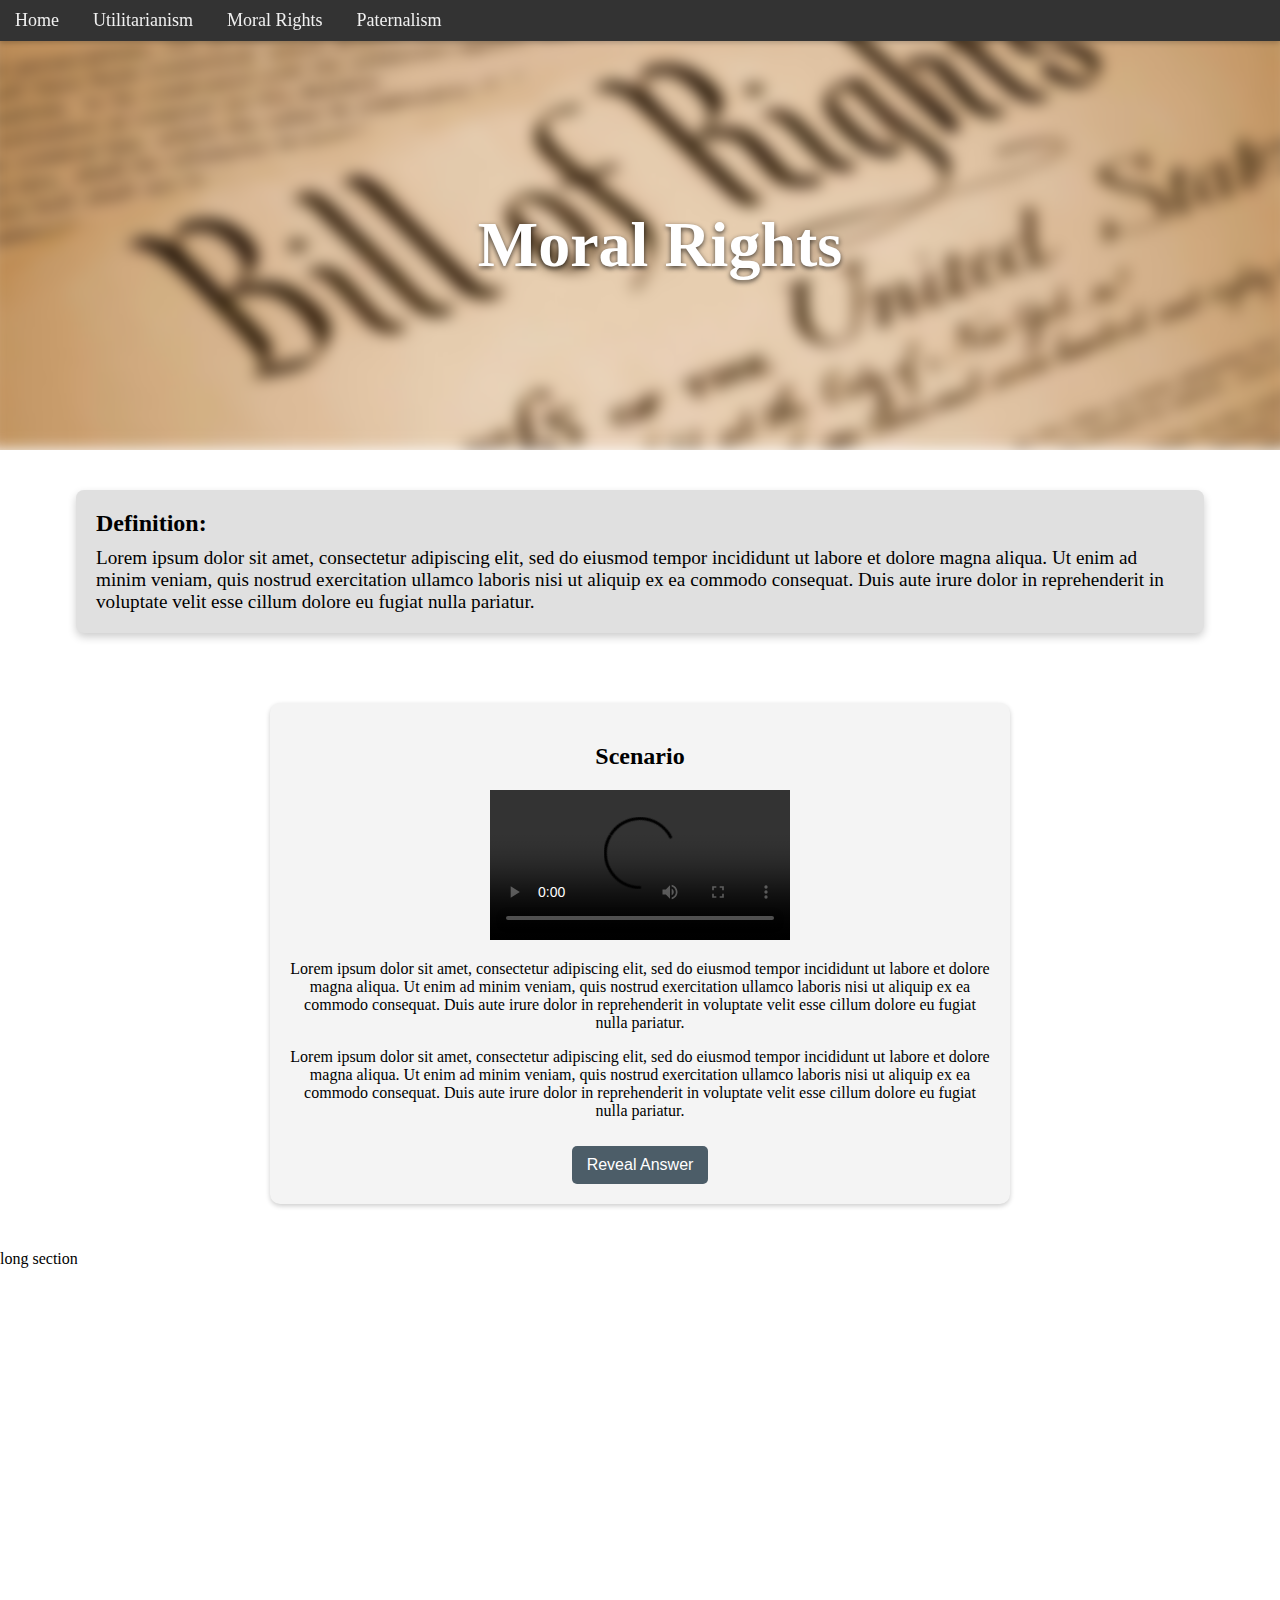
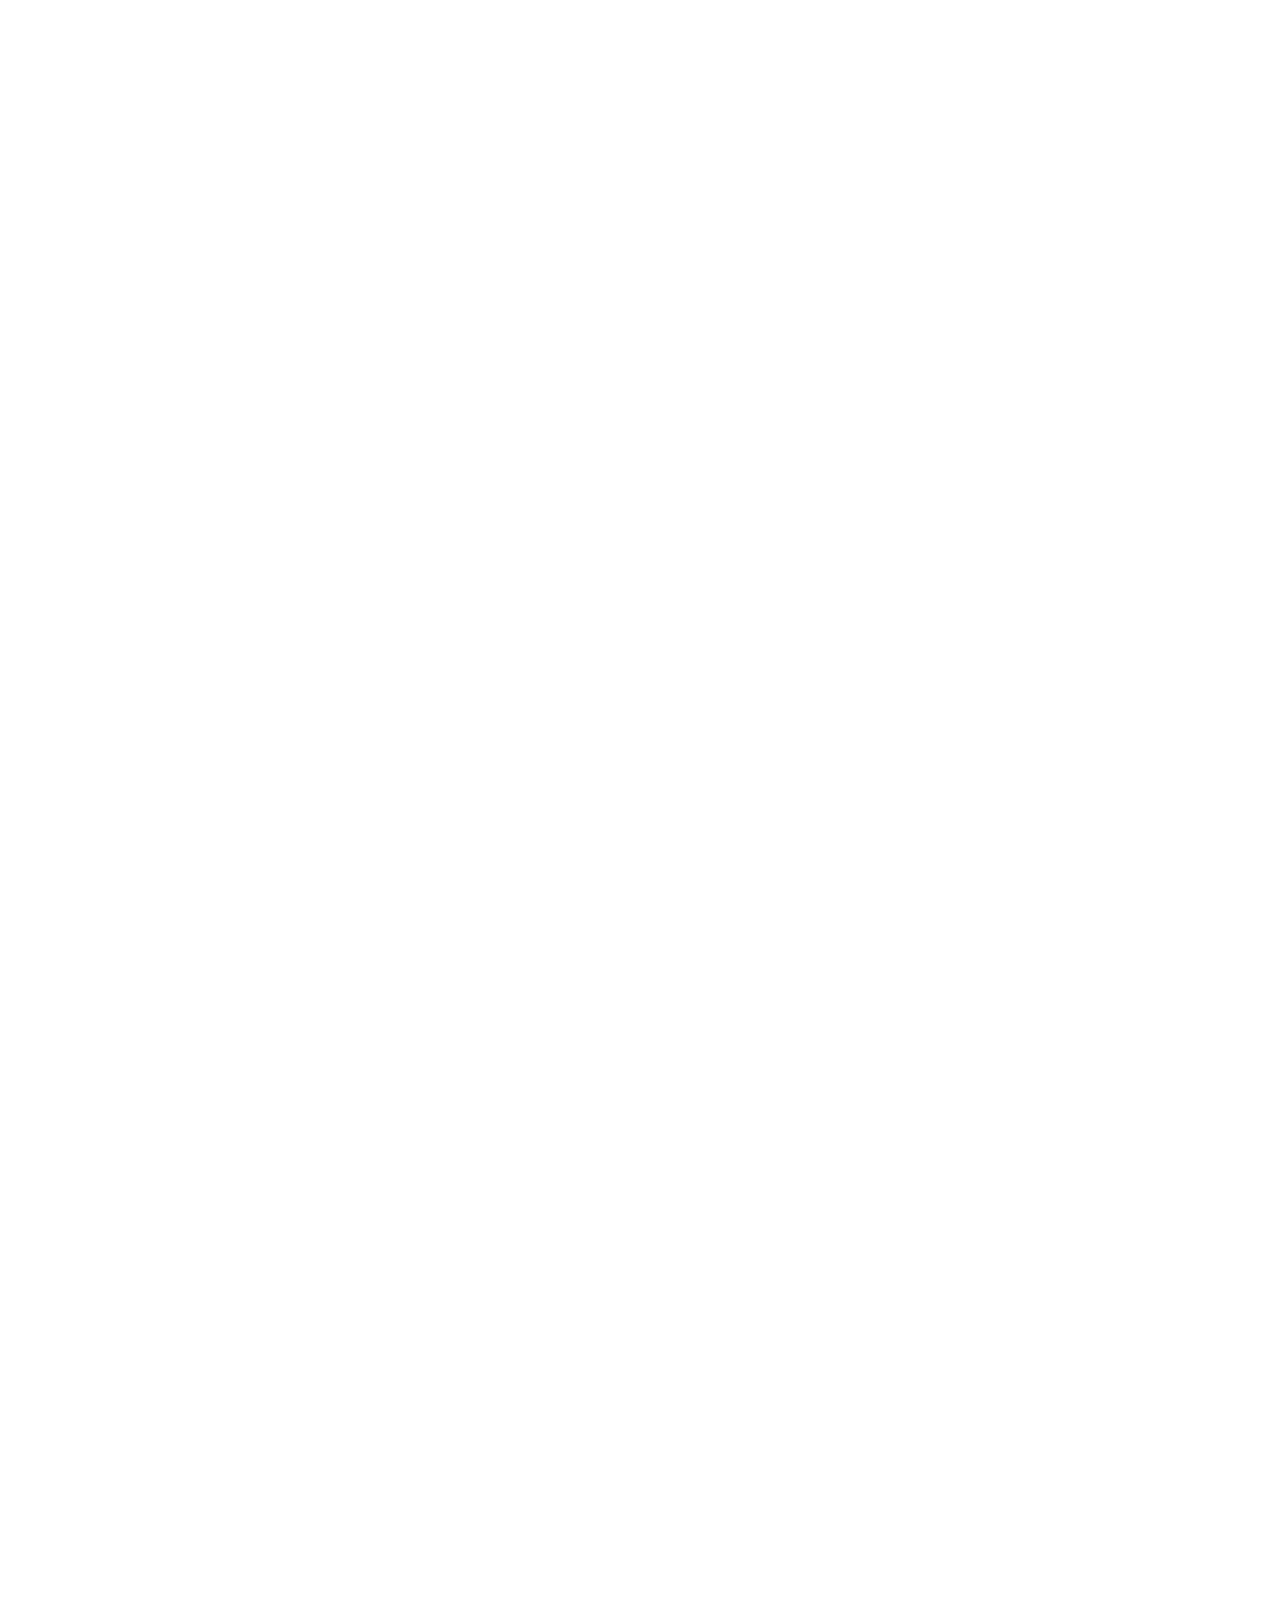
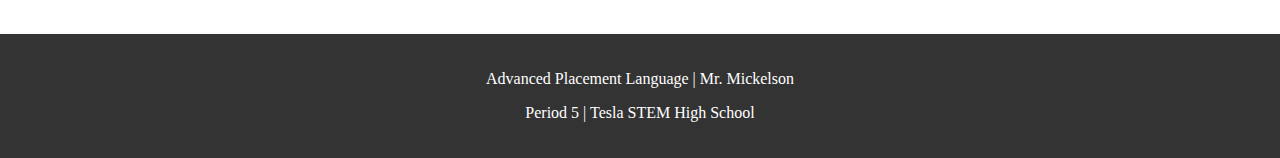
==== moral-rights/index.html @ ef7e7c85 "Updated Files - Upload" ====
<!DOCTYPE html>
<html lang="en">
    <head>
        <meta charset="UTF-8">
        <meta name="viewport" content="width=device-width, initial-scale=1.0">
        <title>Ethics Project - Moral Virtue</title>
        <link rel="stylesheet" href="../styles.css">
        <script src="../scripts.js"></script>
    </head>
    <body>
        <header>
            <a href="..">Home</a>
            <a href="../utilitarianism/">Utilitarianism</a>
            <a href=".">Moral Rights</a>
            <a href="../paternalism/">Paternalism</a>
        </header>

        <div class="title-section subpage_title-section">
            <div class="title-background moralrights_title-background"></div>
            <div class="title-content subpage_title-content">
                <h1>Moral Rights</h1>
            </div>
        </div>

        <div class="definition-box">
            <p><strong>Definition:</strong></p>
            <p>
                Lorem ipsum dolor sit amet, consectetur adipiscing elit, sed do eiusmod tempor incididunt ut labore et dolore magna aliqua. Ut enim ad minim veniam, quis nostrud exercitation ullamco laboris nisi ut aliquip ex ea commodo consequat. Duis aute irure dolor in reprehenderit in voluptate velit esse cillum dolore eu fugiat nulla pariatur.
            </p>
        </div>

        <div class="scenario-box">
            <h2>Scenario</h2>

            <video class="scenario-video" controls>
                <source src="../videos/placeholderVideo.mp4" type="video/mp4">
                Your Browser Doesn't Support This File Type
            </video>

            <p class="scenario-text">
                Lorem ipsum dolor sit amet, consectetur adipiscing elit, sed do eiusmod tempor incididunt ut labore et dolore magna aliqua. Ut enim ad minim veniam, quis nostrud exercitation ullamco laboris nisi ut aliquip ex ea commodo consequat. Duis aute irure dolor in reprehenderit in voluptate velit esse cillum dolore eu fugiat nulla pariatur.
            </p>

            <p class="scenario-text">
                Lorem ipsum dolor sit amet, consectetur adipiscing elit, sed do eiusmod tempor incididunt ut labore et dolore magna aliqua. Ut enim ad minim veniam, quis nostrud exercitation ullamco laboris nisi ut aliquip ex ea commodo consequat. Duis aute irure dolor in reprehenderit in voluptate velit esse cillum dolore eu fugiat nulla pariatur.
            </p>

            <button class="reveal-btn" onclick="toggleAnswer(this)">Reveal Answer</button>
            <p class="scenario-answer hidden">
                Lorem ipsum dolor sit amet, consectetur adipiscing elit, sed do eiusmod tempor incididunt ut labore et dolore magna aliqua. Ut enim ad minim veniam, quis nostrud exercitation ullamco laboris nisi ut aliquip ex ea commodo consequat. Duis aute irure dolor in reprehenderit in voluptate velit esse cillum dolore eu fugiat nulla pariatur.
            </p>
        </div>

        <div style="height: 2000px;">
            <p>long section</p>
        </div>

        <footer>
            <p>Advanced Placement Language | Mr. Mickelson</p>
            <p>Period 5 | Tesla STEM High School</p>
        </footer>
    </body>
</html>
---- styles.css ----
body, html {
    font-size: 16px;
    margin: 0;
    padding: 0;
    min-height: 100%;
    display: flex;
    flex-direction: column;
    font-family: Cambria, Cochin, Georgia, Times, 'Times New Roman', serif;
    overflow-x: hidden;
}

/* Nav Bar Styling */
header {
    position: fixed;
    top: 0;
    left: 0;
    width: 100%;
    background-color: #333;
    padding: 10px 0;
    text-align: left;
    box-shadow: 0 2px 5px rgba(0, 0, 0, 0.2);
    z-index: 1000;
}

header a {
    color: #f0f0f0;
    text-decoration: none;
    margin: 0 15px;
    font-size: 18px;
}

header a:hover {
    color: lightblue;
}

/* Title Section Setup */
.title-section {
    position: relative;
    overflow: hidden;
}
.home_title-section {
    height: 100vh;
}

.subpage_title-section {
    height: 50vh;
}

/* Title Background Setup */
.title-background {
    position: absolute;
    top: 0;
    left: -1%;
    width: 102%;
    height: 100%;
    z-index: -2;
}

.home_title-background {
    background: url('./img/scotus.jpg') center/cover no-repeat;
    background-position: center top 22%;
    filter: blur(10px);
}

.utilitarianism_title-background {
    background: url('./img/grpPplTalking.jpg') center/cover no-repeat;
    background-position: center top 58%;
    filter: blur(8px);
}

.paternalism_title-background {
    background: url('./img/justice.jpg') center/cover no-repeat;
    background-position: center top 10%;
    filter: blur(8px);
}

.moralrights_title-background {
    background: url('./img/billOfRights.jpg') center/cover no-repeat;
    background-position: center top -10%;
    filter: blur(8px);
}

/* Title Content Setup */
.title-content {
    position: relative;
    color: white;
    text-align: center;
    font-size: 2em;
    font-weight: bold;
    text-shadow: 0px 2px 5px rgba(0, 0, 0, 0.7);
    padding: 20px;
    z-index:-1;
}

.home_title-content h3 {
    font-size: 1.5rem;
}

.subpage_title-content {
    display: flex;
    align-items: center;
    justify-content: center;
    height: 100%;
    width: 100%;
    position: absolute;
}

/* Home Page Navigation */
.home-columns {
    display: flex;
    justify-content: space-between;
    margin: 50px auto;
    max-width: 1200px;
    text-align: center;
    gap: 40px;
}

.home-column {
    width: 30%;
    padding: 20px;
    background: #f4f4f4;
    border-radius: 10px;
    box-shadow: 0 2px 5px rgba(0, 0, 0, 0.2);
}

.home-column strong {
    display: block;
    margin-bottom: 10px;
    font-size: 1.2em;
}

.home-column p {
    font-size: 1em;
    color: #333;
    margin-bottom: 15px;
}

.button-group {
    display: flex;
    flex-direction: column;
    align-items: center;
    gap: 8px;
}

.btn {
    display: inline-block;
    padding: 10px 15px;
    text-decoration: none;
    color: white;
    border-radius: 5px;
    width: 80%;
}

.primary-btn {
    background-color: #4C5D6B;
    font-size: 1rem;
}

.primary-btn:hover {
    background-color: #3F5160;
}

.secondary-btn {
    background-color: #6c757d;
    font-size: .8rem;
    width: 40%;
}

.secondary-btn:hover {
    background-color: #545b62;
}

/* Deinition Box */
.definition-box {
    background-color: #e0e0e0;
    padding: 20px;
    margin: 40px auto;
    width: fit-content;
    max-width: 85%;
    border-radius: 8px;
    box-shadow: 0 4px 8px rgba(0, 0, 0, 0.2);
}

.definition-box p {
    margin: 0;
    font-size: 1.2rem;
}

.definition-box strong {
    display: block;
    margin-bottom: 10px;
    font-size: 1.5rem;
}

/* Scenario Box */
.scenario-box {
    background-color: #f4f4f4;
    padding: 20px;
    margin: 30px auto;
    width: 80%;
    max-width: 700px;
    border-radius: 10px;
    box-shadow: 0 2px 5px rgba(0, 0, 0, 0.2);
    text-align: center;
}

.scanerio-box h2 {
    font-size: 1.5rem;
    margin-bottom: 10px;
}

.scanario-text {
    font-size: 1rem;
    margin-bottom: 15px;
    color: #333;
}

.scenario-answer {
    font-size: 1rem;
    margin-top: 15px;
    color: #333;
    display: none;
}

.scenario-answer.visible {
    display: block;
}

.reveal-btn {
    padding: 10px 15px;
    background-color: #4c5d68;
    color: white;
    border: none;
    border-radius: 5px;
    cursor: pointer;
    font-size: 1rem;
    margin-top: 10px;
    transition: background .3s ease-in-out;
}

.reveal-btn:hover {
    background-color: #3F5160;
}


/* Footer */
footer {
    left: 0;
    width: 100%;
    background-color: #333;
    padding: 20px 0;
    box-shadow: 0 2px 5px rgba(0, 0, 0, 0.2);
    color: white;
    text-align: center;
}
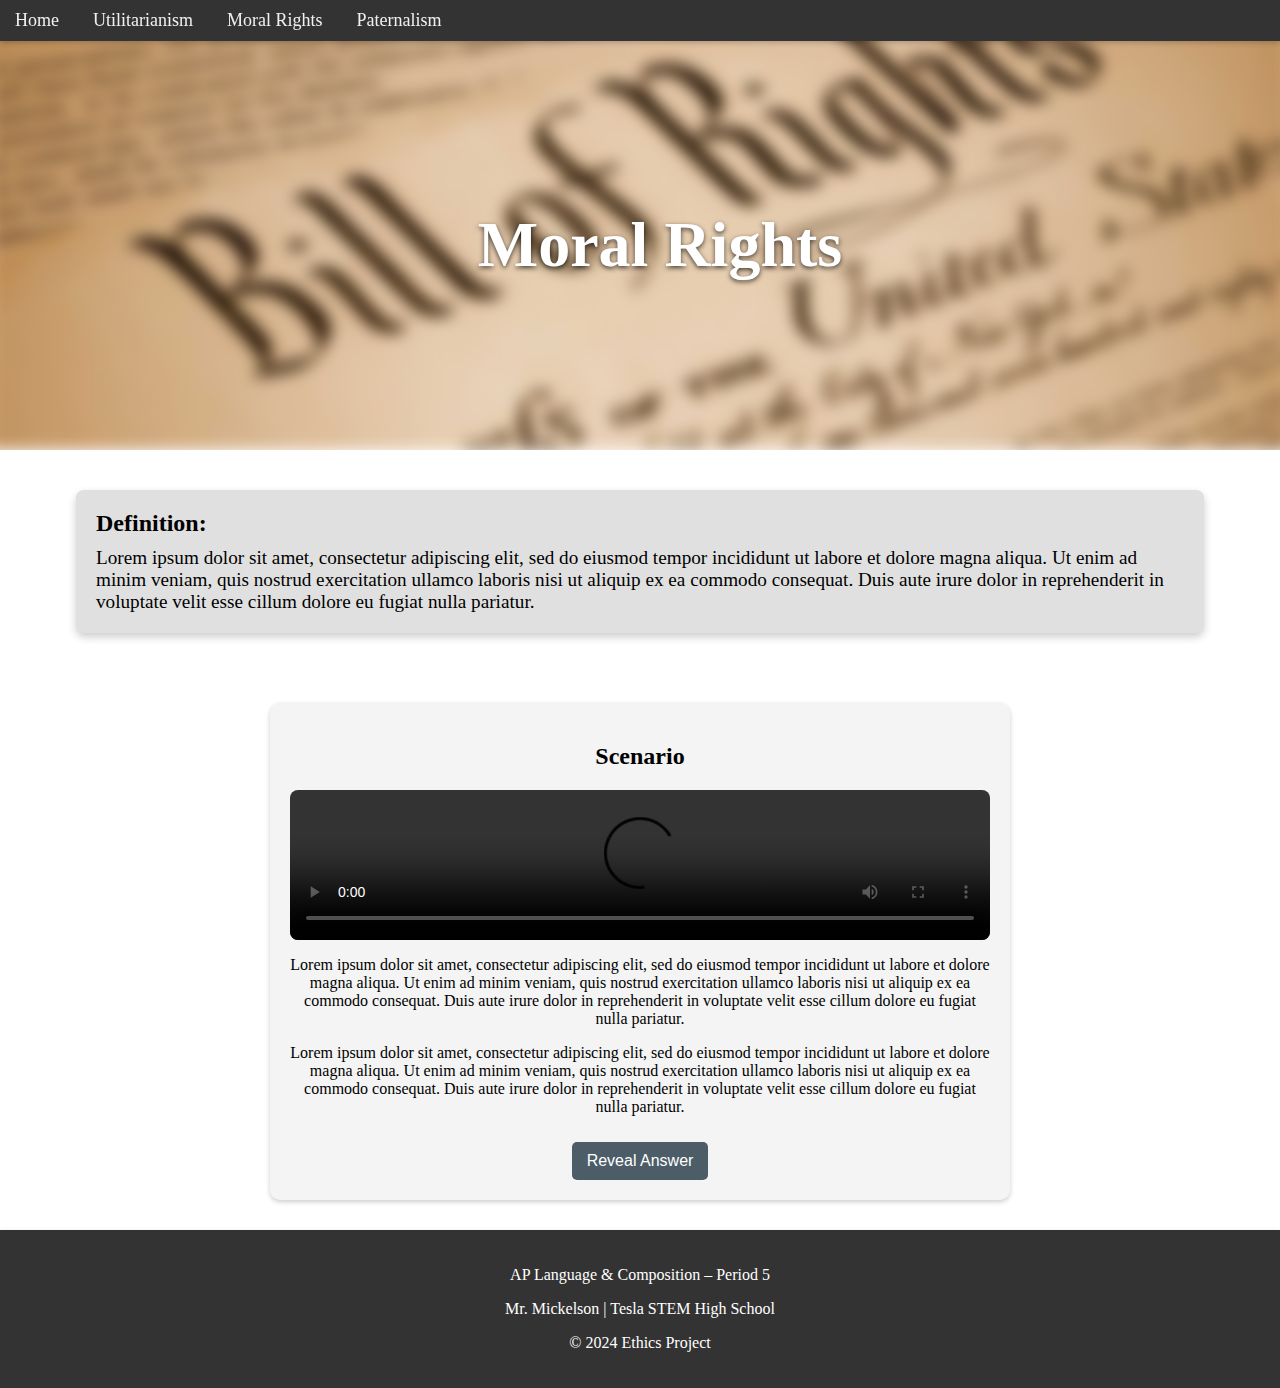
==== commit ce98ca99: "File Upload - Changes [Many]" ====
--- a/moral-rights/index.html
+++ b/moral-rights/index.html
@@ -8,12 +8,12 @@
         <script src="../scripts.js"></script>
     </head>
     <body>
-        <header>
+        <nav>
             <a href="..">Home</a>
             <a href="../utilitarianism/">Utilitarianism</a>
             <a href=".">Moral Rights</a>
             <a href="../paternalism/">Paternalism</a>
-        </header>
+        </nav>
 
         <div class="title-section subpage_title-section">
             <div class="title-background moralrights_title-background"></div>
@@ -51,13 +51,11 @@
             </p>
         </div>
 
-        <div style="height: 2000px;">
-            <p>long section</p>
-        </div>
+        <footer>
+            <p>AP Language & Composition – Period 5</p>
+            <p>Mr. Mickelson | Tesla STEM High School</p>
+            <p>&copy; 2024 Ethics Project</p>
+        </footer>
 
-        <footer>
-            <p>Advanced Placement Language | Mr. Mickelson</p>
-            <p>Period 5 | Tesla STEM High School</p>
-        </footer>
     </body>
 </html>--- a/styles.css
+++ b/styles.css
@@ -10,7 +10,7 @@
 }
 
 /* Nav Bar Styling */
-header {
+nav {
     position: fixed;
     top: 0;
     left: 0;
@@ -22,14 +22,14 @@
     z-index: 1000;
 }
 
-header a {
+nav a {
     color: #f0f0f0;
     text-decoration: none;
     margin: 0 15px;
     font-size: 18px;
 }
 
-header a:hover {
+nav a:hover {
     color: lightblue;
 }
 
@@ -204,6 +204,14 @@
     text-align: center;
 }
 
+.scenario-video {
+    width: 100%;
+    height: auto;
+    display: block;
+    margin: 15px auto;
+    border-radius: 8px;
+}
+
 .scanerio-box h2 {
     font-size: 1.5rem;
     margin-bottom: 10px;
@@ -242,6 +250,178 @@
     background-color: #3F5160;
 }
 
+/* Take Quiz Button */
+.quiz-button {
+    display: inline-block;
+    padding: 12px 20px;
+    background-color: #6c757d;
+    color: white;
+    text-decoration: none;
+    font-size: 1rem;
+    border-radius: 5px;
+    transition: background 0.3s ease-in-out;
+    text-align: center;
+    width: fit-content;
+    margin: 20px auto;
+}
+
+.quiz-button:hover {
+    background-color: #545b62;
+}
+
+/* Quiz */
+.quiz-container {
+    background-color: #f4f4f4;
+    padding: 20px;
+    margin: 50px auto;
+    width: 80%;
+    max-width: 600px;
+    border-radius: 10px;
+    box-shadow: 0 2px 5px rgba(0, 0, 0, 0.2);
+    text-align: center;
+}
+
+#question-number {
+    font-size: 1.2rem;
+    font-weight: bold;
+    margin-bottom: 10px;
+}
+
+#question-text {
+    font-size: 1.1rem;
+    font-weight: bold;
+    margin-bottom: 15px;
+}
+
+.quiz-options {
+    text-align: left;
+    margin: 15px 0;
+}
+
+.quiz-options label {
+    display: flex;
+    align-items: center;
+    gap: 10px;
+    padding: 10px;
+    font-size: 1rem;
+    cursor: pointer;
+    background-color: #e0e0e0;
+    border-radius: 5px;
+    margin-bottom: 8px;
+    transition: background 0.3s ease-in-out, border 0.2s;
+    border: 2px solid transparent;
+}
+
+.quiz-options label:hover {
+    background-color: #d0d0d0;
+}
+
+.quiz-options input[type="radio"] {
+    appearance: none;
+    width: 18px;
+    height: 18px;
+    border: 2px solid #5a9ea2;
+    border-radius: 50%;
+    outline: none;
+    cursor: pointer;
+    display: inline-block;
+    position: relative;
+    background-color: white;
+    transition: all 0.3s ease-in-out;
+}
+
+.quiz-options input[type="radio"]:checked {
+    background-color: #5a9ea2;
+    border: 5px solid #3b7980;
+}
+
+.quiz-options input[type="radio"]:checked + label {
+    background-color: #5a9ea2;
+    font-weight: bold;
+    color: white;
+    border: 2px solid #3b7980;
+}
+
+#quiz-feedback {
+    font-size: 1rem;
+    font-weight: bold;
+    margin-top: 10px;
+}
+
+#quiz-score {
+    font-size: 1.1rem;
+    font-weight: bold;
+    margin-top: 15px;
+    text-align: center;
+}
+
+.quiz-buttons {
+    display: flex;
+    justify-content: center;
+    gap: 10px;
+    margin-top: 15px;
+}
+
+#submit-btn {
+    padding: 10px 20px;
+    background-color: #4C5D6B; /* Muted grayish blue */
+    color: white;
+    border: none;
+    border-radius: 5px;
+    cursor: pointer;
+    font-size: 1rem;
+    transition: background 0.3s ease-in-out;
+    width: fit-content;
+}
+
+#submit-btn:hover {
+    background-color: #3F5160;
+}
+
+#submit-btn:disabled {
+    background-color: #999;
+    cursor: not-allowed;
+}
+
+#prev-btn, #next-btn {
+    padding: 8px 15px;
+    font-size: 0.9rem;
+    background-color: #6c757d;
+    color: white;
+    border: none;
+    border-radius: 5px;
+    cursor: pointer;
+    transition: background 0.3s ease-in-out;
+    width: fit-content;
+}
+
+#prev-btn:hover, #next-btn:hover {
+    background-color: #545b62;
+}
+
+#prev-btn:disabled, #next-btn:disabled {
+    display: none;
+}
+
+.hidden {
+    display: none;
+}
+
+.back-button {
+    display: inline-block;
+    margin: 20px auto;
+    padding: 6px 10px;
+    font-size: .9rem;
+    background-color: #6c757d;
+    color: white;
+    text-decoration: none;
+    border-radius: 5px;
+    width: fit-content;
+}
+
+.back-button:hover {
+    background-color: #545b62;
+}
 
 /* Footer */
 footer {
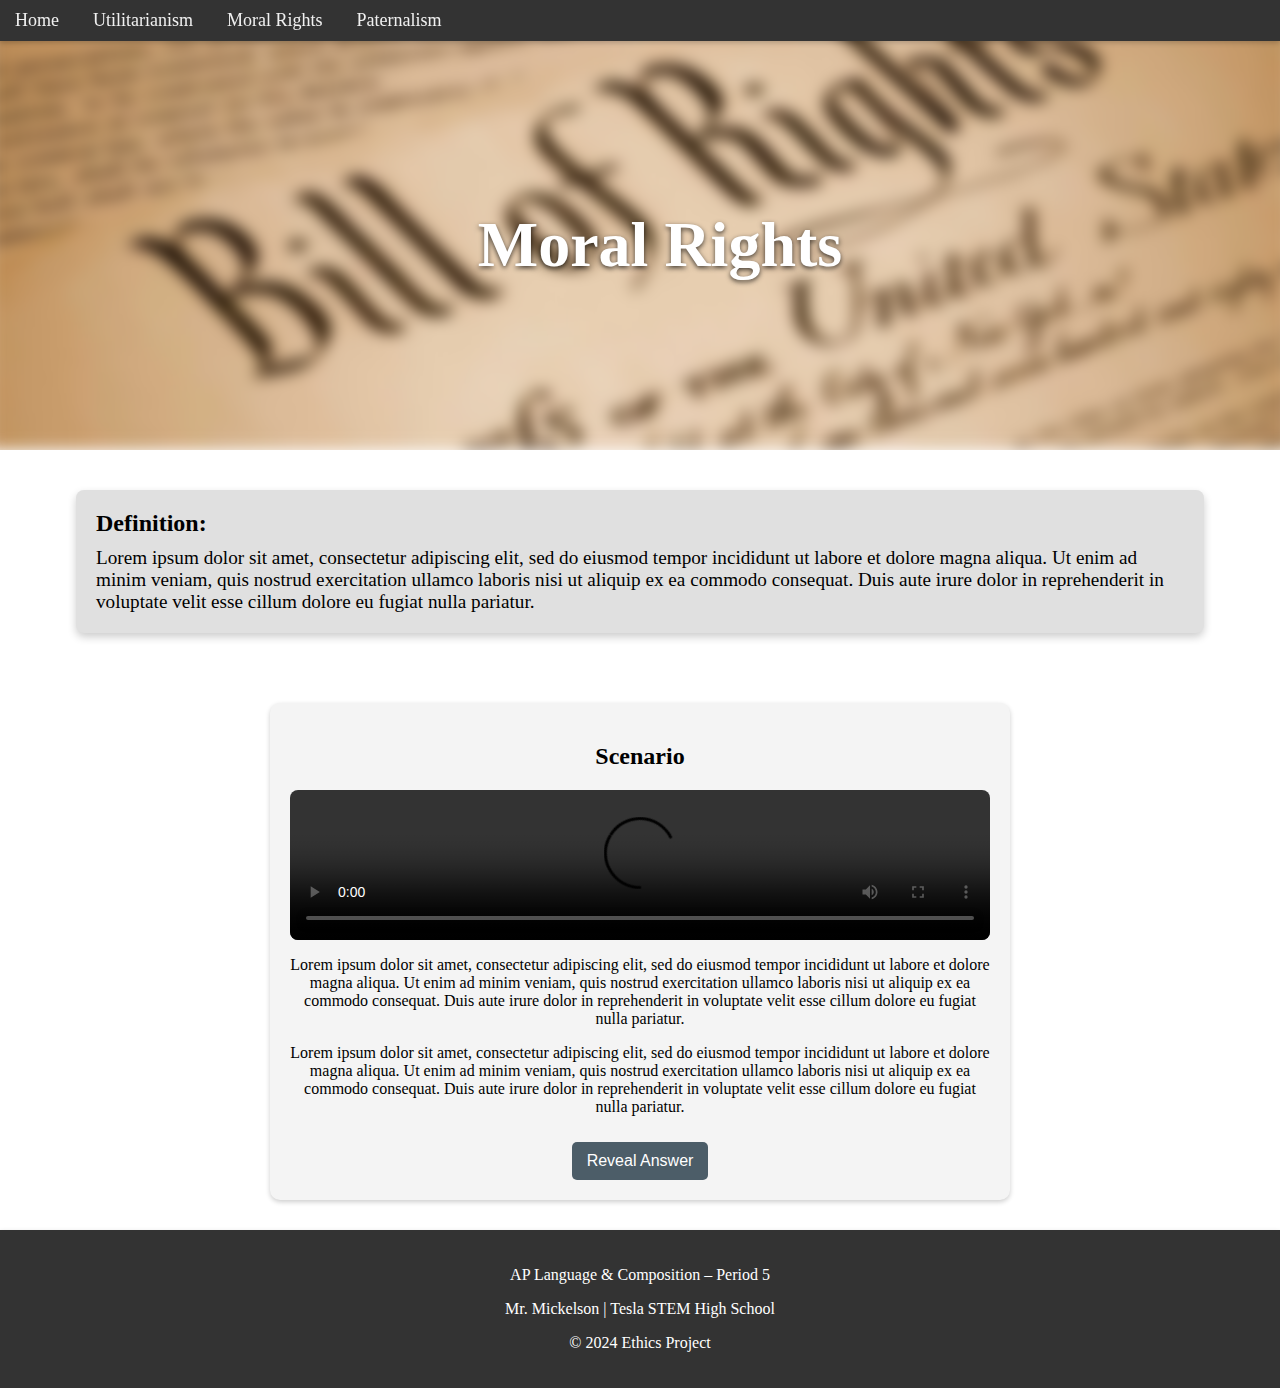
==== commit caed23d3: "Small Changes" ====
--- a/moral-rights/index.html
+++ b/moral-rights/index.html
@@ -32,7 +32,7 @@
         <div class="scenario-box">
             <h2>Scenario</h2>
 
-            <video class="scenario-video" controls>
+            <video class="scenario-video" controls controls controlslist="nodownload nofullscreen noremoteplayback" disablePictureInPicture>
                 <source src="../videos/placeholderVideo.mp4" type="video/mp4">
                 Your Browser Doesn't Support This File Type
             </video>
--- a/styles.css
+++ b/styles.css
@@ -253,20 +253,24 @@
 /* Take Quiz Button */
 .quiz-button {
     display: inline-block;
-    padding: 12px 20px;
-    background-color: #6c757d;
+    padding: 14px 24px;
+    background-color: #58a6c6;
     color: white;
     text-decoration: none;
-    font-size: 1rem;
-    border-radius: 5px;
-    transition: background 0.3s ease-in-out;
+    font-size: 1.1rem;
+    font-weight: bold;
+    border-radius: 6px;
+    transition: background 0.3s ease-in-out, transform 0.2s;
     text-align: center;
     width: fit-content;
-    margin: 20px auto;
+    margin: 25px auto;
+    box-shadow: 0px 4px 10px rgba(88, 166, 198, 0.5);
 }
 
 .quiz-button:hover {
-    background-color: #545b62;
+    background-color: #3b7c97;
+    transform: scale(1.05);
+    box-shadow: 0px 6px 12px rgba(88, 166, 198, 0.7);
 }
 
 /* Quiz */
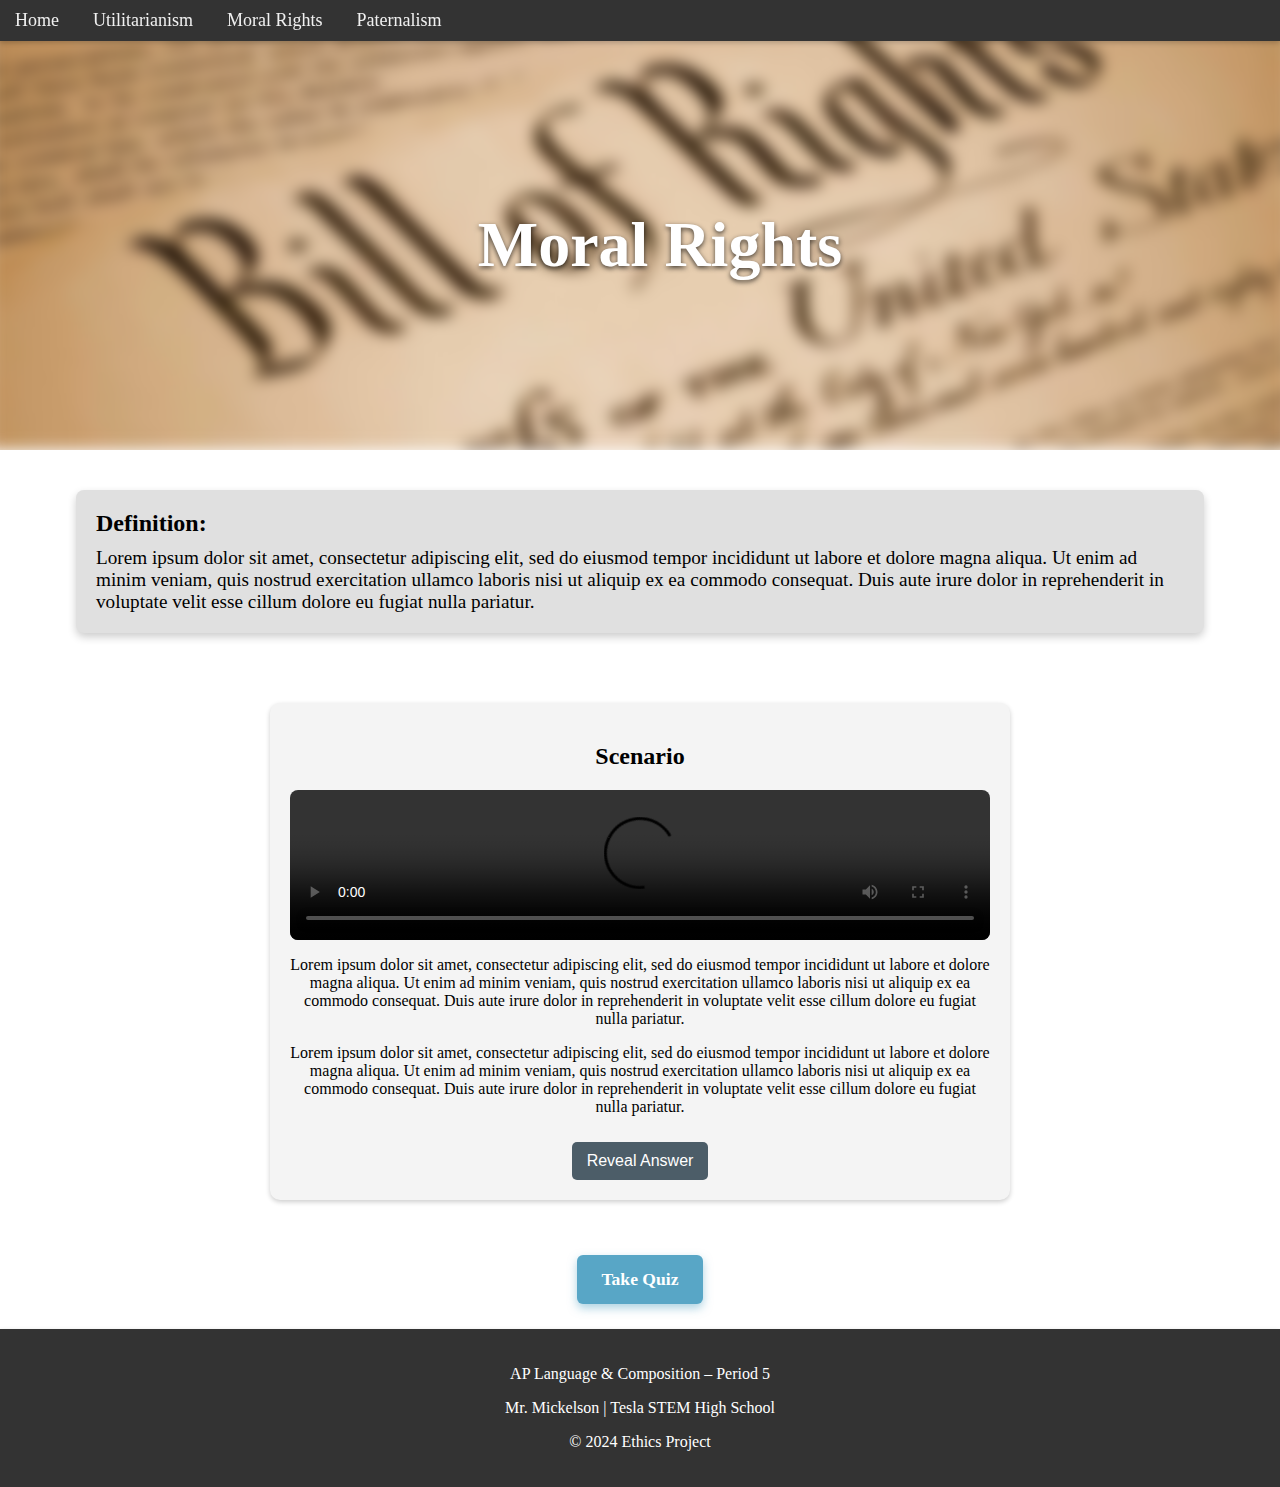
==== commit ce1523f9: "File Upload" ====
--- a/moral-rights/index.html
+++ b/moral-rights/index.html
@@ -51,6 +51,8 @@
             </p>
         </div>
 
+        <a href="quiz" class="quiz-button">Take Quiz</a>
+
         <footer>
             <p>AP Language & Composition – Period 5</p>
             <p>Mr. Mickelson | Tesla STEM High School</p>
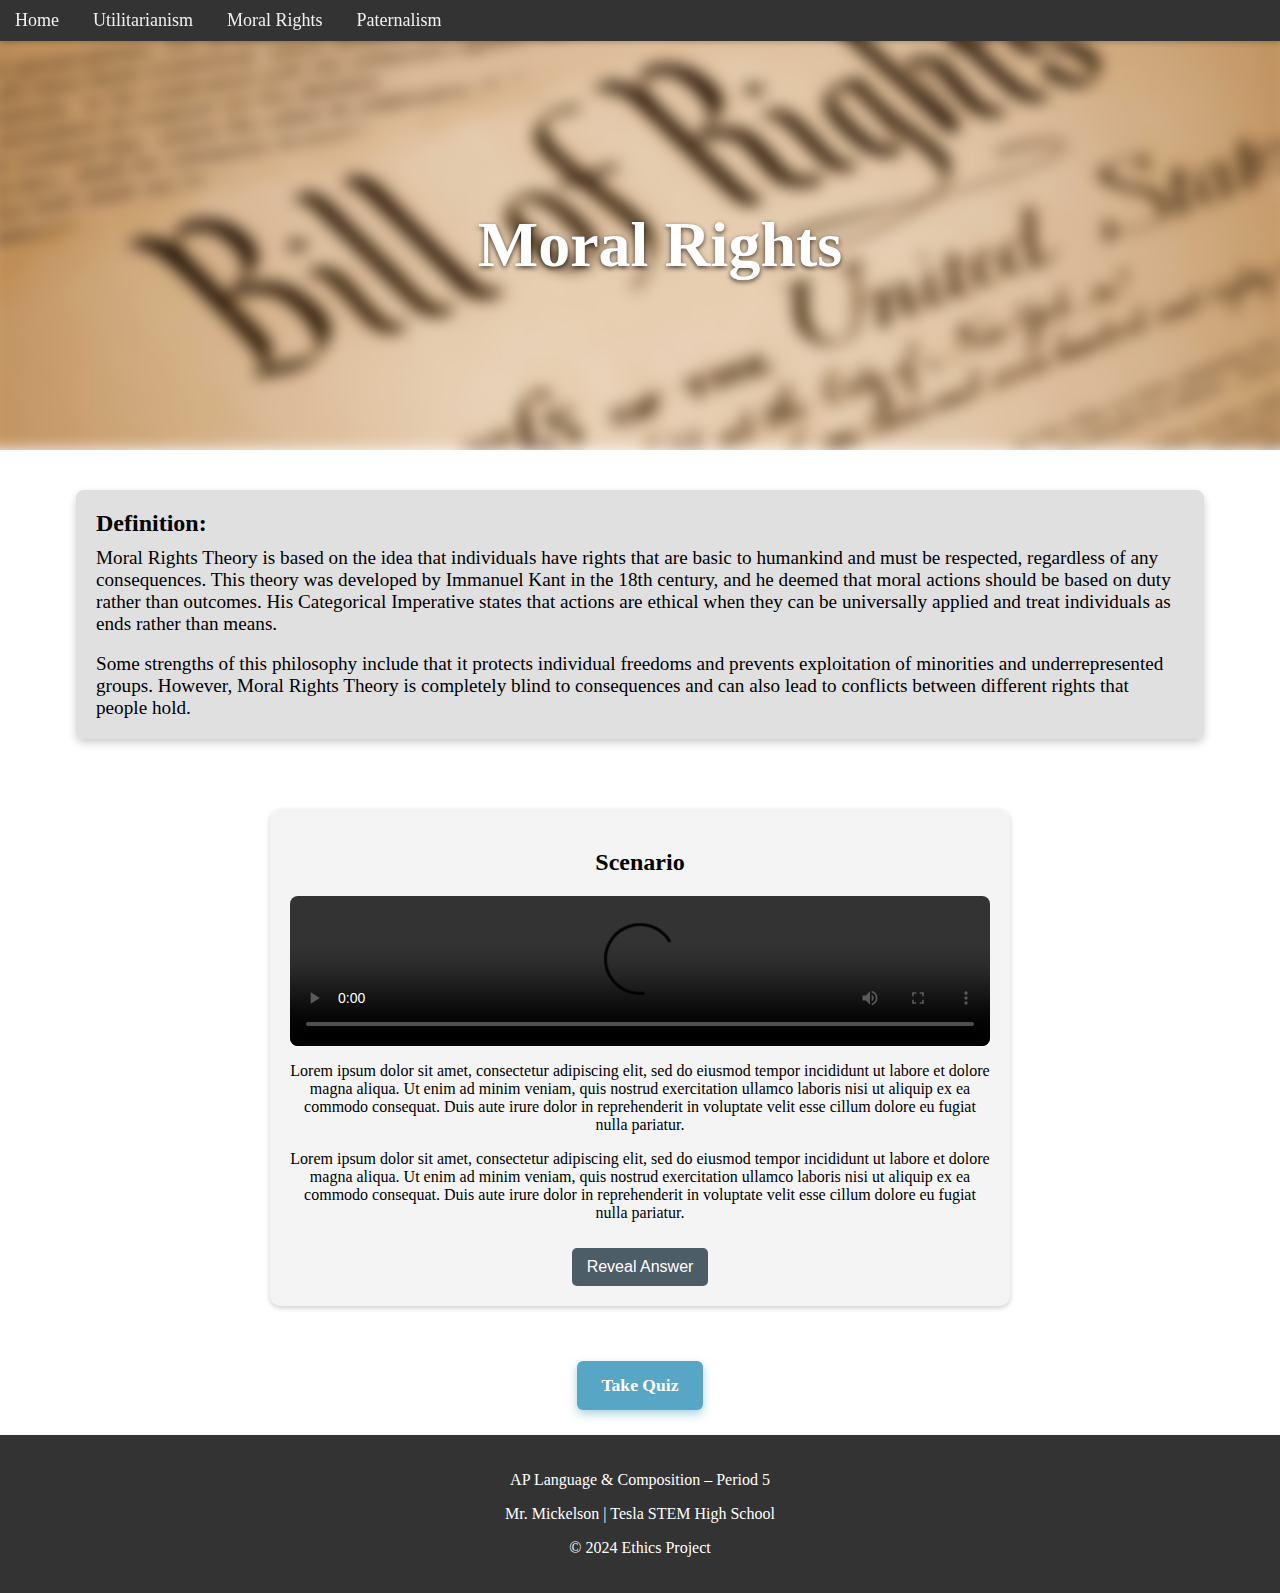
==== commit 9dbcbbc9: "Added All Definitions" ====
--- a/moral-rights/index.html
+++ b/moral-rights/index.html
@@ -25,7 +25,11 @@
         <div class="definition-box">
             <p><strong>Definition:</strong></p>
             <p>
-                Lorem ipsum dolor sit amet, consectetur adipiscing elit, sed do eiusmod tempor incididunt ut labore et dolore magna aliqua. Ut enim ad minim veniam, quis nostrud exercitation ullamco laboris nisi ut aliquip ex ea commodo consequat. Duis aute irure dolor in reprehenderit in voluptate velit esse cillum dolore eu fugiat nulla pariatur.
+                Moral Rights Theory is based on the idea that individuals have rights that are basic to humankind and must be respected, regardless of any consequences. This theory was developed by Immanuel Kant in the 18th century, and he deemed that moral actions should be based on duty rather than outcomes. His Categorical Imperative states that actions are ethical when they can be universally applied and treat individuals as ends rather than means.
+            </p>
+            <br>
+            <p>
+                Some strengths of this philosophy include that it protects individual freedoms and prevents exploitation of minorities and underrepresented groups. However, Moral Rights Theory is completely blind to consequences and can also lead to conflicts between different rights that people hold.
             </p>
         </div>
 
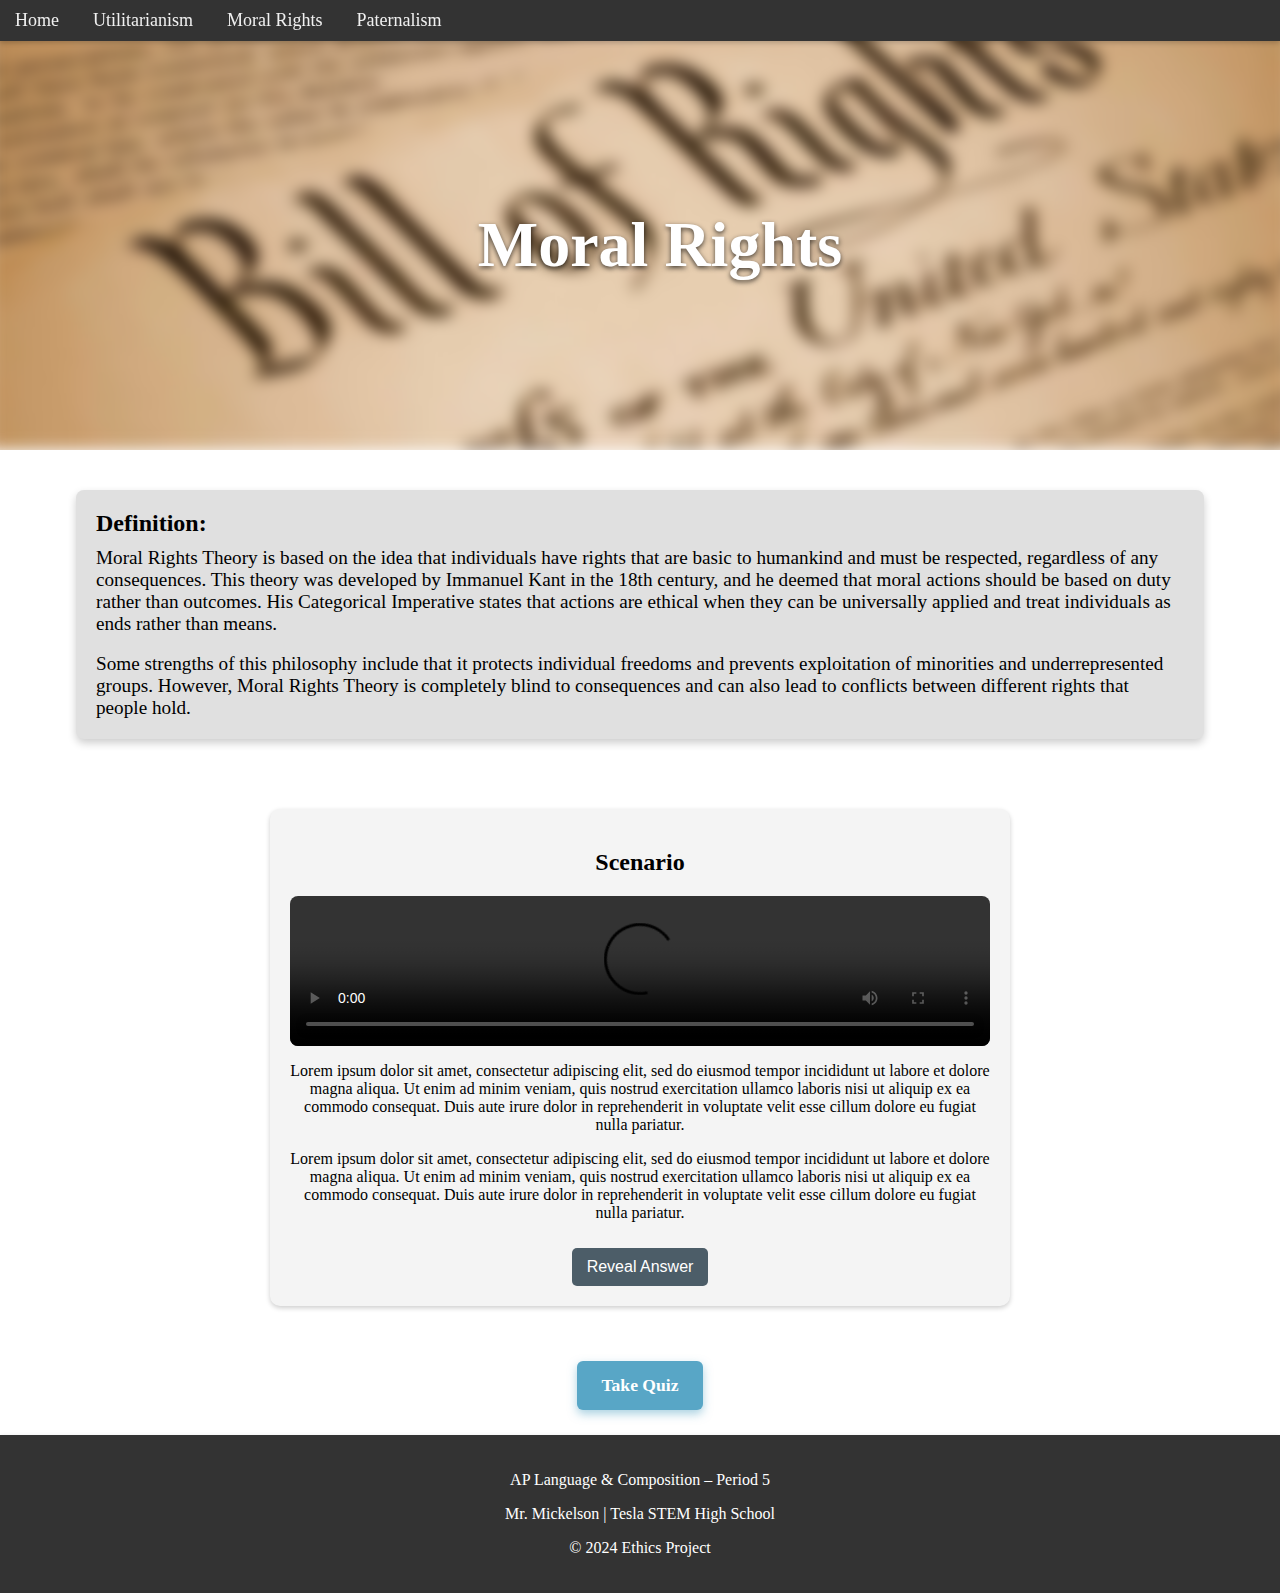
==== commit 478b64c4: "Added Desc to 3 Theories" ====
--- a/moral-rights/index.html
+++ b/moral-rights/index.html
@@ -27,7 +27,7 @@
             <p>
                 Moral Rights Theory is based on the idea that individuals have rights that are basic to humankind and must be respected, regardless of any consequences. This theory was developed by Immanuel Kant in the 18th century, and he deemed that moral actions should be based on duty rather than outcomes. His Categorical Imperative states that actions are ethical when they can be universally applied and treat individuals as ends rather than means.
             </p>
-            <br>
+            <br> 
             <p>
                 Some strengths of this philosophy include that it protects individual freedoms and prevents exploitation of minorities and underrepresented groups. However, Moral Rights Theory is completely blind to consequences and can also lead to conflicts between different rights that people hold.
             </p>
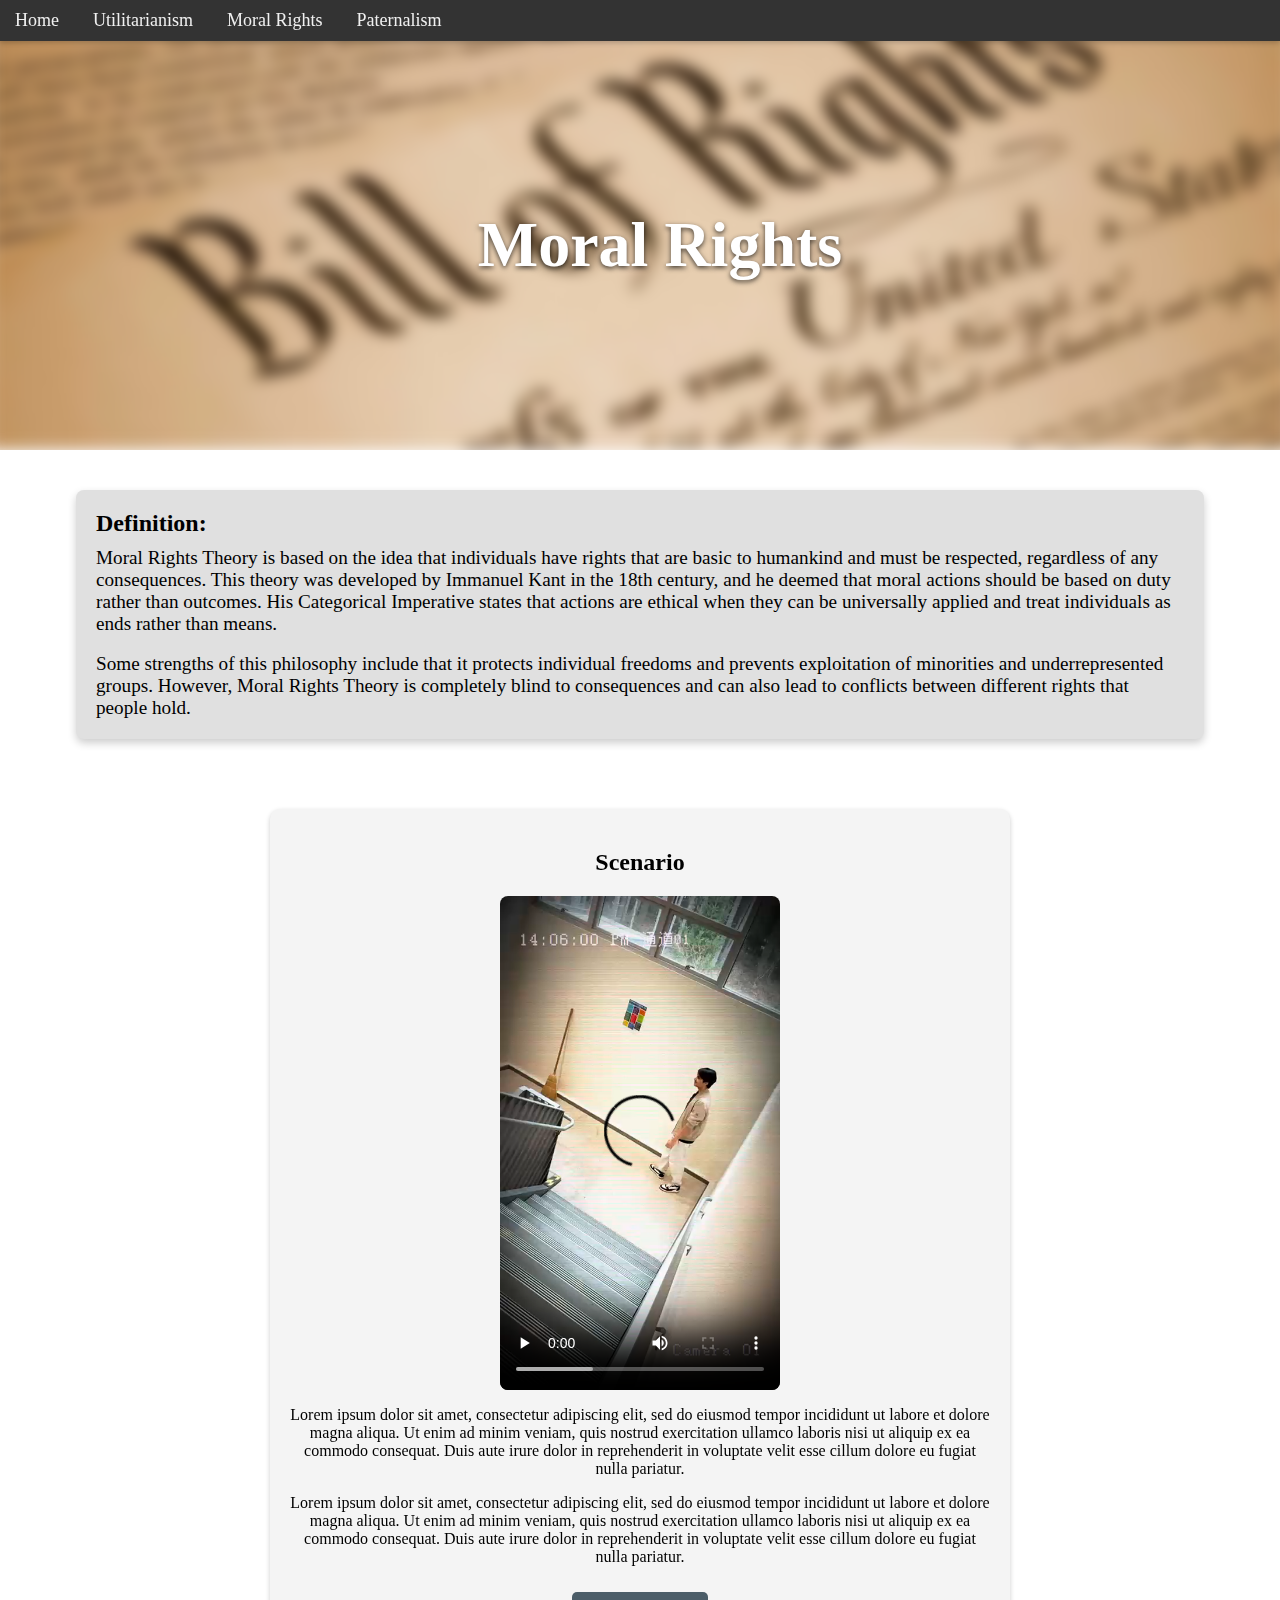
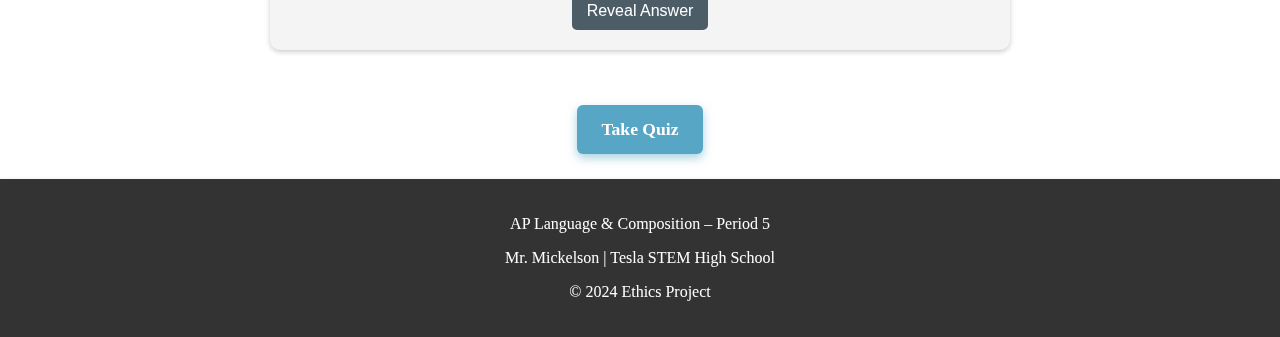
==== commit 486de0e0: "Some Changes" ====
--- a/moral-rights/index.html
+++ b/moral-rights/index.html
@@ -37,7 +37,7 @@
             <h2>Scenario</h2>
 
             <video class="scenario-video" controls controls controlslist="nodownload nofullscreen noremoteplayback" disablePictureInPicture>
-                <source src="../videos/placeholderVideo.mp4" type="video/mp4">
+                <source src="../videos/abuseScenario.mp4" type="video/mp4">
                 Your Browser Doesn't Support This File Type
             </video>
 
--- a/styles.css
+++ b/styles.css
@@ -170,6 +170,25 @@
     background-color: #545b62;
 }
 
+.home-column img {
+    width: 70px;
+    height: 70px;
+    border-radius: 50%;
+    object-fit: cover;
+    margin-top: 8px;
+    border: 3px solid #5a7d8a;
+    padding: 2px;
+}
+
+.home-column .author-name {
+    font-size: 0.9rem;
+    font-style: italic;
+    color: #555;
+    margin-top: 5px;
+    margin-bottom: 8px;
+    text-align: center;
+}
+
 /* Deinition Box */
 .definition-box {
     background-color: #e0e0e0;
@@ -205,7 +224,7 @@
 }
 
 .scenario-video {
-    width: 100%;
+    width: 40%;
     height: auto;
     display: block;
     margin: 15px auto;
@@ -368,7 +387,7 @@
 
 #submit-btn {
     padding: 10px 20px;
-    background-color: #4C5D6B; /* Muted grayish blue */
+    background-color: #4C5D6B;
     color: white;
     border: none;
     border-radius: 5px;
@@ -425,6 +444,52 @@
 
 .back-button:hover {
     background-color: #545b62;
+}
+
+    /* Quiz Scenario */
+.quiz-scenario-container {
+    background-color: #f9f9f9;
+    padding: 20px;
+    margin: 30px auto;
+    width: 85%;
+    max-width: 750px;
+    border-radius: 10px;
+    box-shadow: 0 2px 5px rgba(0, 0, 0, 0.2);
+    text-align: center;
+}
+
+.quiz-scenario-video {
+    width: 45%;
+    height: auto;
+    display: block;
+    margin: 15px auto;
+    border-radius: 8px;
+    box-shadow: 0 2px 5px rgba(0, 0, 0, 0.1);
+}
+
+.quiz-scenario-title {
+    font-size: 1.4rem;
+    font-weight: bold;
+    margin-bottom: 10px;
+}
+
+.quiz-scenario-text {
+    font-size: 1rem;
+    margin-bottom: 15px;
+    color: #333;
+    padding: 5px 10px;
+}
+
+.quiz-scenario-instructions {
+    font-size: 1rem;
+    font-weight: bold;
+    margin-top: 10px;
+    color: #444;
+    text-align: center;
+    padding: 8px 12px;
+    background-color: #eef1f4;
+    border-radius: 5px;
+    display: inline-block;
 }
 
 /* Footer */
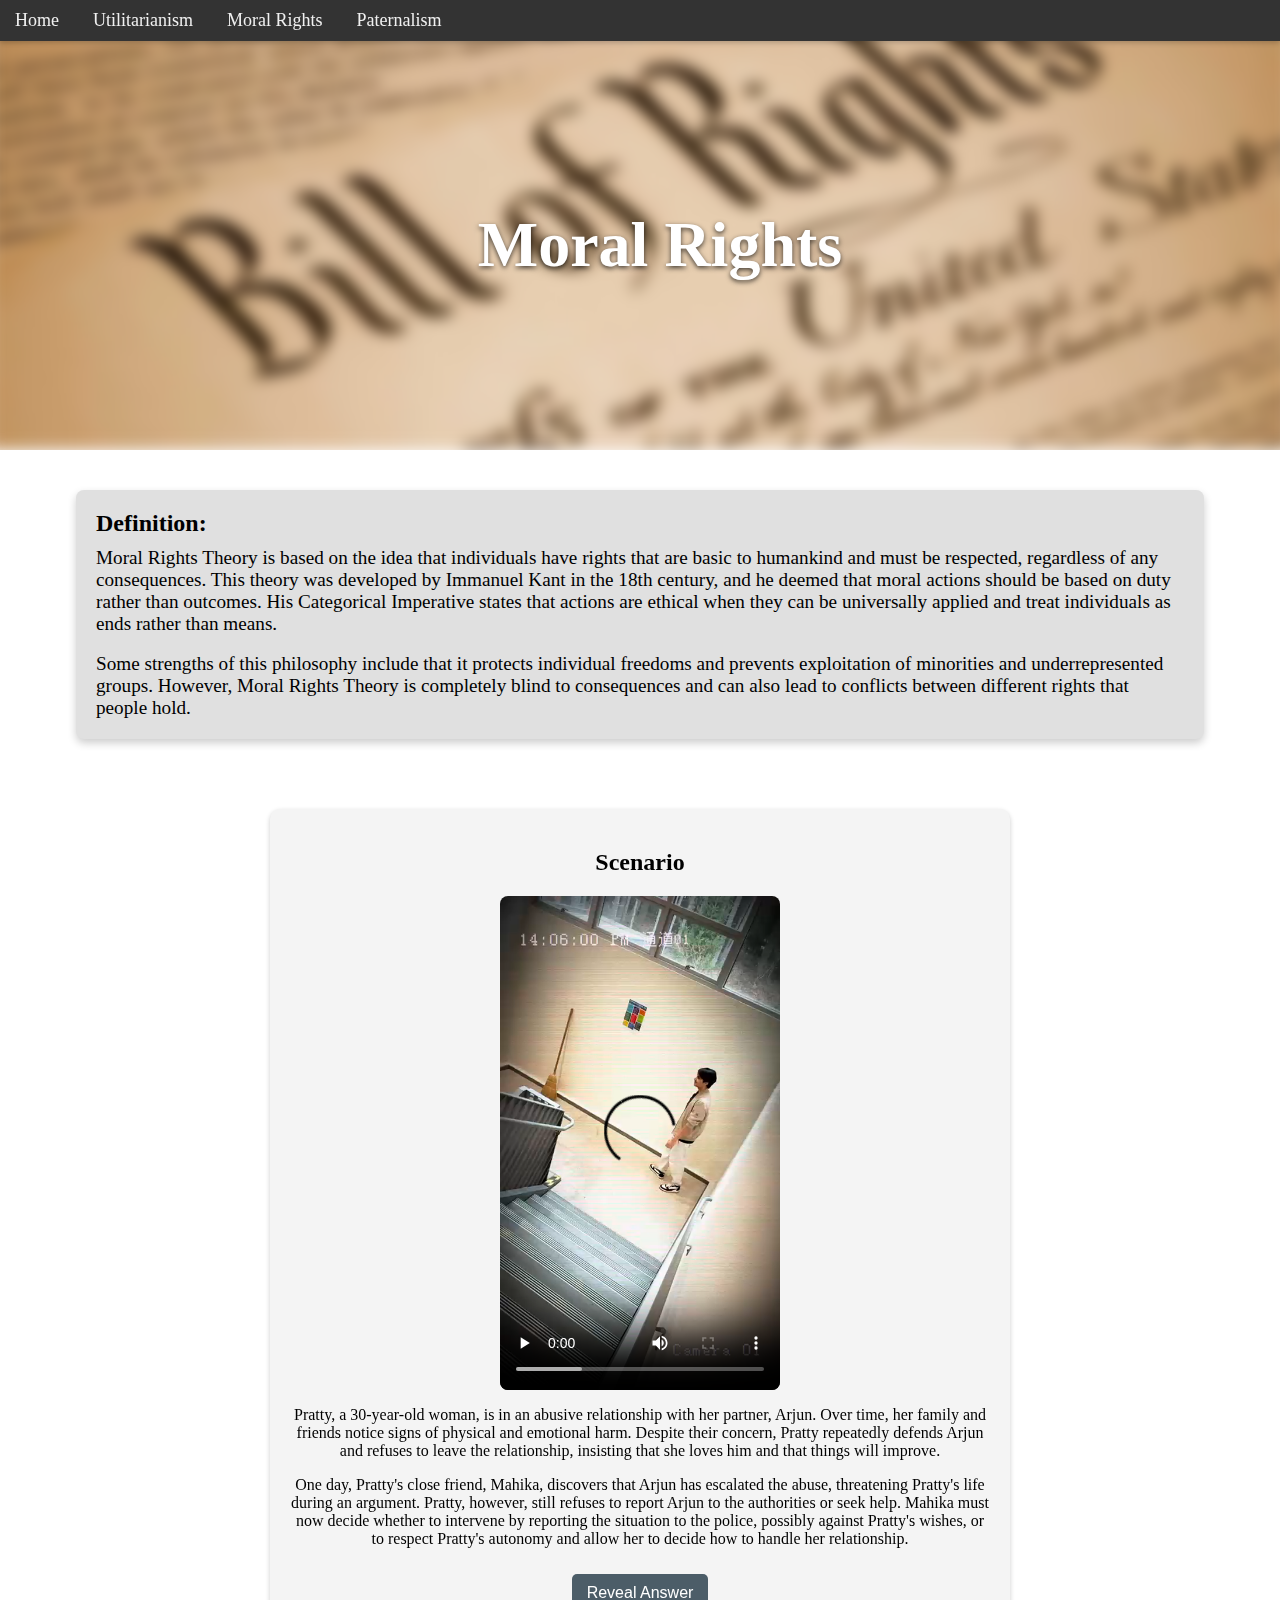
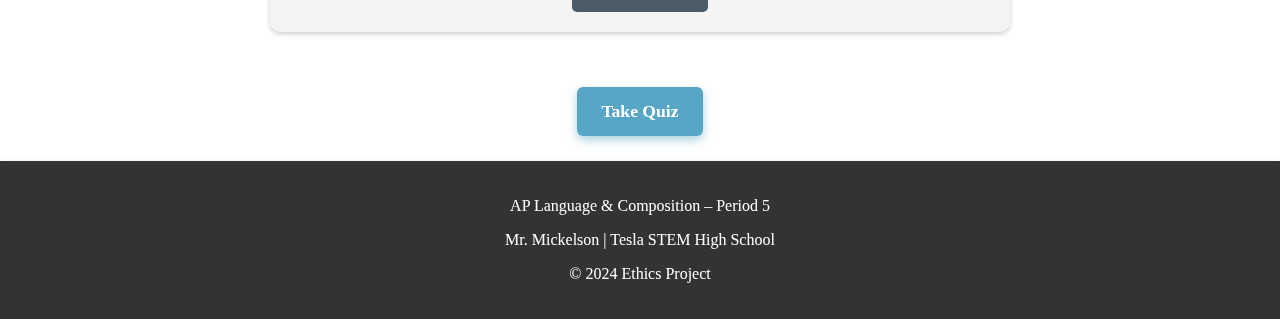
==== commit 7dc7f9f9: "Changes" ====
--- a/moral-rights/index.html
+++ b/moral-rights/index.html
@@ -42,16 +42,17 @@
             </video>
 
             <p class="scenario-text">
-                Lorem ipsum dolor sit amet, consectetur adipiscing elit, sed do eiusmod tempor incididunt ut labore et dolore magna aliqua. Ut enim ad minim veniam, quis nostrud exercitation ullamco laboris nisi ut aliquip ex ea commodo consequat. Duis aute irure dolor in reprehenderit in voluptate velit esse cillum dolore eu fugiat nulla pariatur.
+                Pratty, a 30-year-old woman, is in an abusive relationship with her partner, Arjun. Over time, her family and friends notice signs of physical and emotional harm. Despite their concern, Pratty repeatedly defends Arjun and refuses to leave the relationship, insisting that she loves him and that things will improve.
             </p>
-
             <p class="scenario-text">
-                Lorem ipsum dolor sit amet, consectetur adipiscing elit, sed do eiusmod tempor incididunt ut labore et dolore magna aliqua. Ut enim ad minim veniam, quis nostrud exercitation ullamco laboris nisi ut aliquip ex ea commodo consequat. Duis aute irure dolor in reprehenderit in voluptate velit esse cillum dolore eu fugiat nulla pariatur.
+                One day, Pratty's close friend, Mahika, discovers that Arjun has escalated the abuse, threatening Pratty's life during an argument. Pratty, however, still refuses to report Arjun to the authorities or seek help. Mahika must now decide whether to intervene by reporting the situation to the police, possibly against Pratty's wishes, or to respect Pratty's autonomy and allow her to decide how to handle her relationship.
             </p>
 
             <button class="reveal-btn" onclick="toggleAnswer(this)">Reveal Answer</button>
             <p class="scenario-answer hidden">
-                Lorem ipsum dolor sit amet, consectetur adipiscing elit, sed do eiusmod tempor incididunt ut labore et dolore magna aliqua. Ut enim ad minim veniam, quis nostrud exercitation ullamco laboris nisi ut aliquip ex ea commodo consequat. Duis aute irure dolor in reprehenderit in voluptate velit esse cillum dolore eu fugiat nulla pariatur.
+                Moral rights are fundamental rights possessed by every human being, and they must be respected regardless of the circumstances. In this case, Pratty has a right to autonomy, which means she should be capable of making decisions on her own, including staying with Arjun. Autonomy is not complete, however, especially if one is in danger. If Pratty is unable to make sensible decisions because of fear, manipulation, or psychological distress, then she might not be fully capable of making a safe decision.
+                <br><br>
+                Mahika, on the other hand, has the moral obligation to stop Pratty from coming to harm. She could end up being a willing participant in letting abuse happen, which could eventually lead to the victim suffering severe injury or death. From the point of view of moral rights, the right of protection and non-corruption overshadows the right to autonomy where someone is very likely to be seriously harmed. The action by Mahika is conflicting to the wishes of Pratty at that immediate moment but insures her basic right of being safe. Eventually, in the long run, Pratty could value the fact that Mahika saved her life. Respecting autonomy is vital, but where a person's life is threatened, the moral obligation to save them outweighs it.
             </p>
         </div>
 
--- a/styles.css
+++ b/styles.css
@@ -5,7 +5,7 @@
     min-height: 100%;
     display: flex;
     flex-direction: column;
-    font-family: Cambria, Cochin, Georgia, Times, 'Times New Roman', serif;
+    font-family: Cambria, Cochin, Georgia, Times,'Times New Roman', serif;
     overflow-x: hidden;
 }
 
